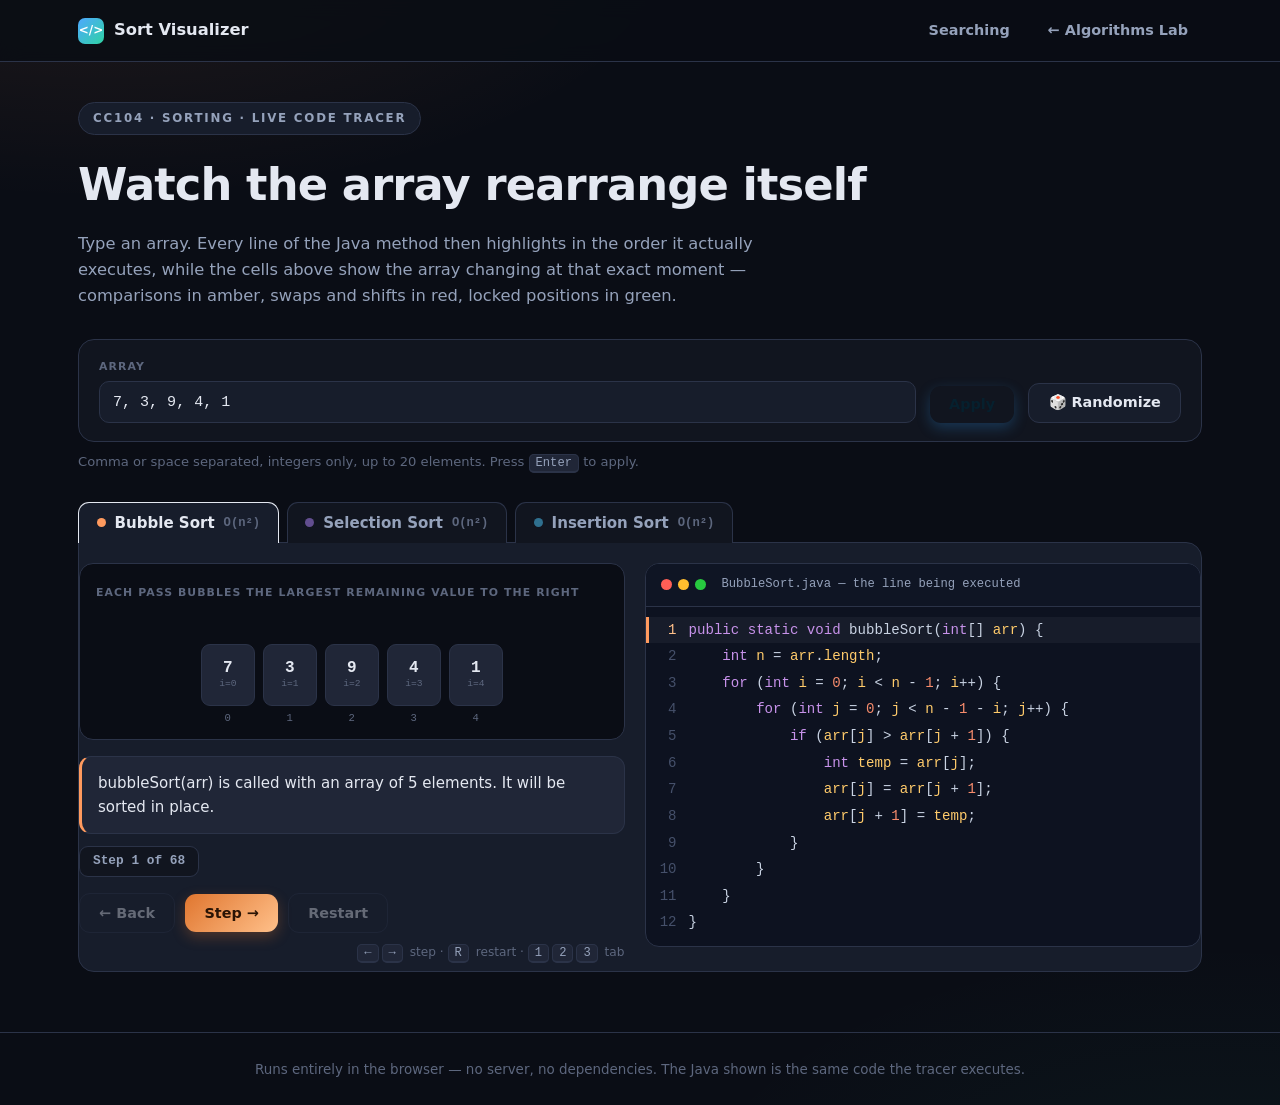
==== sort.html @ 5dcaba8c "first commit" ====
<!DOCTYPE html>
<html lang="en">
<head>
<meta charset="UTF-8">
<meta name="viewport" content="width=device-width, initial-scale=1.0">
<title>Sort Visualizer — Bubble, Selection &amp; Insertion, line by line</title>
<link rel="stylesheet" href="styles.css">
</head>
<body>

<header class="site-head">
  <nav class="nav">
    <span class="brand"><span class="logo">&lt;/&gt;</span> Sort Visualizer</span>
    <a class="navlink" href="index.html">Searching</a>
    <a class="navlink" href="../Searching/index.html">&larr; Algorithms Lab</a>
  </nav>
</header>

<main class="wrap">

  <section class="hero">
    <span class="eyebrow">CC104 &middot; Sorting &middot; Live code tracer</span>
    <h1>Watch the array rearrange itself</h1>
    <p class="sub">Type an array. Every line of the Java method then highlights in the order it actually
      executes, while the cells above show the array changing at that exact moment — comparisons in amber,
      swaps and shifts in red, locked positions in green.</p>
  </section>

  <!-- Shared data. Applies to whichever tab is open. -->
  <section class="settings" aria-label="Array to sort">
    <div class="fld grow">
      <label for="arrInput">Array</label>
      <input type="text" id="arrInput" value="7, 3, 9, 4, 1" spellcheck="false" autocomplete="off"
             placeholder="7, 3, 9, 4, 1">
    </div>
    <button class="btn primary" id="applyBtn">Apply</button>
    <button class="btn ghost" id="randomBtn" title="Fill in a random array of the same length">&#127922; Randomize</button>
  </section>
  <p class="err" id="errMsg" role="alert"></p>
  <p class="hint">Comma or space separated, integers only, up to 20 elements. Press <kbd>Enter</kbd> to apply.</p>

  <nav class="tabs" role="tablist" aria-label="Algorithm">
    <button class="tab active" id="tab-bubble" role="tab" aria-selected="true" aria-controls="pane-bubble" data-algo="bubble">
      <span class="dot bub"></span>Bubble Sort <em>O(n&sup2;)</em>
    </button>
    <button class="tab" id="tab-selection" role="tab" aria-selected="false" aria-controls="pane-selection" data-algo="selection">
      <span class="dot sel"></span>Selection Sort <em>O(n&sup2;)</em>
    </button>
    <button class="tab" id="tab-insertion" role="tab" aria-selected="false" aria-controls="pane-insertion" data-algo="insertion">
      <span class="dot ins"></span>Insertion Sort <em>O(n&sup2;)</em>
    </button>
  </nav>

  <!-- ───────────────────────── Bubble Sort ───────────────────────── -->
  <section class="pane active" id="pane-bubble" data-algo="bubble" role="tabpanel" aria-labelledby="tab-bubble">
    <div class="pane-body">
      <div class="left">
        <div class="stage">
          <span class="stage-label">Each pass bubbles the largest remaining value to the right</span>
          <div class="mk" data-role="markers"></div>
          <div class="cells" data-role="cells"></div>
          <div class="ix" data-role="indices"></div>
        </div>

        <div class="narration" data-role="narration">
          <span class="narr-text" data-role="narrtext"></span>
          <span class="var-chip" data-role="varchip" hidden></span>
        </div>

        <div class="progress">
          <span class="pill" data-role="stepcount">Step 0 of 0</span>
        </div>

        <div class="controls">
          <button class="btn ghost" data-role="back">&larr; Back</button>
          <button class="btn primary" data-role="step">Step &rarr;</button>
          <button class="btn ghost" data-role="restart">Restart</button>
          <span class="keys"><kbd>&larr;</kbd><kbd>&rarr;</kbd> step &middot; <kbd>R</kbd> restart &middot; <kbd>1</kbd><kbd>2</kbd><kbd>3</kbd> tab</span>
        </div>
      </div>

      <div class="right">
        <div class="code">
          <div class="code-head">
            <span class="dots"><span></span><span></span><span></span></span>
            <span class="fname">BubbleSort.java &mdash; the line being executed</span>
          </div>
          <div class="code-body" data-role="code"></div>
        </div>
      </div>
    </div>
  </section>

  <!-- ───────────────────────── Selection Sort ───────────────────────── -->
  <section class="pane" id="pane-selection" data-algo="selection" role="tabpanel" aria-labelledby="tab-selection" hidden>
    <div class="pane-body">
      <div class="left">
        <div class="stage">
          <span class="stage-label">Each pass finds the smallest remaining value and moves it left</span>
          <div class="mk" data-role="markers"></div>
          <div class="cells" data-role="cells"></div>
          <div class="ix" data-role="indices"></div>
        </div>

        <div class="narration" data-role="narration">
          <span class="narr-text" data-role="narrtext"></span>
          <span class="var-chip" data-role="varchip" hidden></span>
        </div>

        <div class="progress">
          <span class="pill" data-role="stepcount">Step 0 of 0</span>
        </div>

        <div class="controls">
          <button class="btn ghost" data-role="back">&larr; Back</button>
          <button class="btn primary" data-role="step">Step &rarr;</button>
          <button class="btn ghost" data-role="restart">Restart</button>
          <span class="keys"><kbd>&larr;</kbd><kbd>&rarr;</kbd> step &middot; <kbd>R</kbd> restart &middot; <kbd>1</kbd><kbd>2</kbd><kbd>3</kbd> tab</span>
        </div>
      </div>

      <div class="right">
        <div class="code">
          <div class="code-head">
            <span class="dots"><span></span><span></span><span></span></span>
            <span class="fname">SelectionSort.java &mdash; the line being executed</span>
          </div>
          <div class="code-body" data-role="code"></div>
        </div>
      </div>
    </div>
  </section>

  <!-- ───────────────────────── Insertion Sort ───────────────────────── -->
  <section class="pane" id="pane-insertion" data-algo="insertion" role="tabpanel" aria-labelledby="tab-insertion" hidden>
    <div class="pane-body">
      <div class="left">
        <div class="stage">
          <span class="stage-label">Each new value slides left into the sorted prefix</span>
          <div class="mk" data-role="markers"></div>
          <div class="cells" data-role="cells"></div>
          <div class="ix" data-role="indices"></div>
        </div>

        <div class="narration" data-role="narration">
          <span class="narr-text" data-role="narrtext"></span>
          <span class="var-chip" data-role="varchip" hidden></span>
        </div>

        <div class="progress">
          <span class="pill" data-role="stepcount">Step 0 of 0</span>
        </div>

        <div class="controls">
          <button class="btn ghost" data-role="back">&larr; Back</button>
          <button class="btn primary" data-role="step">Step &rarr;</button>
          <button class="btn ghost" data-role="restart">Restart</button>
          <span class="keys"><kbd>&larr;</kbd><kbd>&rarr;</kbd> step &middot; <kbd>R</kbd> restart &middot; <kbd>1</kbd><kbd>2</kbd><kbd>3</kbd> tab</span>
        </div>
      </div>

      <div class="right">
        <div class="code">
          <div class="code-head">
            <span class="dots"><span></span><span></span><span></span></span>
            <span class="fname">InsertionSort.java &mdash; the line being executed</span>
          </div>
          <div class="code-body" data-role="code"></div>
        </div>
      </div>
    </div>
  </section>

</main>

<footer>
  Runs entirely in the browser &mdash; no server, no dependencies. The Java shown is the same code the tracer executes.
</footer>

<script src="sort.js"></script>
</body>
</html>
---- styles.css ----
/* ============================================================
   Search Visualizer — Linear & Binary, line by line
   Tokens are ported from ../Searching/*.html so this page reads
   as part of the same Algorithms Lab family.
   ============================================================ */

:root{
  --bg:#0a0d15;--surface:#11151f;--surface2:#171d2b;--surface3:#202637;--border:#2b3348;
  --text:#e4e8f1;--muted:#95a2bb;--dim:#5d677e;
  --lin:#4ea8ff;--lin2:#7fd4ff;--lin-soft:rgba(78,168,255,.14);
  --bin:#2fd3a4;--bin2:#3fd69b;--bin-soft:rgba(47,211,164,.14);
  --bub:#ff9a5e;--bub2:#ffc08a;--bub-soft:rgba(255,154,94,.16);
  --sel:#b388ff;--sel2:#d0b3ff;--sel-soft:rgba(179,136,255,.16);
  --ins:#4ecbff;--ins2:#8fe0ff;--ins-soft:rgba(78,203,255,.16);
  --good:#3fd68a;--good-soft:rgba(63,214,138,.18);
  --danger:#ff5d6c;--warn:#ffb15e;
  --amber:#ffb15e;--pink:#ff7b8c;

  --cell-w:54px;--gap:8px;
}

*{box-sizing:border-box;margin:0;padding:0}
html{scroll-behavior:smooth}
body{
  background:
    radial-gradient(1000px 480px at 8% -8%, var(--pane-accent-soft, rgba(78,168,255,.10)), transparent 60%),
    radial-gradient(900px 460px at 95% 110%, rgba(47,211,164,.05), transparent 60%),
    var(--bg);
  color:var(--text);
  font-family:system-ui,-apple-system,'Segoe UI',Roboto,Helvetica,Arial,sans-serif;
  line-height:1.6;-webkit-font-smoothing:antialiased;min-height:100vh;
}
::selection{background:rgba(78,168,255,.32)}
a{color:var(--lin2);text-decoration:none}
a:hover{text-decoration:underline}
code,.mono,kbd{font-family:ui-monospace,Consolas,'Cascadia Mono',monospace}

/* Per-pane accent */
.pane[data-algo="linear"]{--acc:var(--lin);--acc2:var(--lin2);--acc-soft:var(--lin-soft);--pane-accent-soft:rgba(78,168,255,.10)}
.pane[data-algo="binary"]{--acc:var(--bin);--acc2:var(--bin2);--acc-soft:var(--bin-soft);--pane-accent-soft:rgba(47,211,164,.10)}
.pane[data-algo="bubble"]{--acc:var(--bub);--acc2:var(--bub2);--acc-soft:var(--bub-soft);--pane-accent-soft:rgba(255,154,94,.10)}
.pane[data-algo="selection"]{--acc:var(--sel);--acc2:var(--sel2);--acc-soft:var(--sel-soft);--pane-accent-soft:rgba(179,136,255,.10)}
.pane[data-algo="insertion"]{--acc:var(--ins);--acc2:var(--ins2);--acc-soft:var(--ins-soft);--pane-accent-soft:rgba(78,203,255,.10)}

/* ---------- header ---------- */
.site-head{position:sticky;top:0;z-index:60;background:rgba(10,13,21,.85);backdrop-filter:blur(10px);border-bottom:1px solid var(--border)}
.nav{max-width:1180px;margin:0 auto;display:flex;align-items:center;gap:10px;padding:11px clamp(16px,4vw,28px)}
.brand{display:flex;align-items:center;gap:10px;font-weight:800;font-size:1.02rem;margin-right:auto}
.brand .logo{width:26px;height:26px;border-radius:7px;background:linear-gradient(135deg,var(--lin),var(--bin));display:flex;align-items:center;justify-content:center;font-size:12px;font-weight:800;color:#fff}
.navlink{color:var(--muted);font-weight:600;font-size:.9rem;padding:7px 13px;border-radius:9px;border:1px solid transparent}
.navlink:hover{color:var(--text);background:var(--surface2);text-decoration:none}

.wrap{max-width:1180px;margin:0 auto;padding:0 clamp(16px,4vw,28px)}

.hero{padding:40px 0 4px}
.hero .eyebrow{display:inline-block;font-size:.74rem;font-weight:800;letter-spacing:.15em;text-transform:uppercase;color:var(--muted);border:1px solid var(--border);background:var(--surface2);border-radius:999px;padding:6px 14px}
.hero h1{font-size:clamp(1.9rem,4.5vw,2.8rem);font-weight:900;letter-spacing:-.02em;margin-top:14px}
.hero .sub{color:var(--muted);font-size:1.02rem;margin-top:10px;max-width:720px}

/* ---------- settings ---------- */
.settings{display:flex;gap:14px;flex-wrap:wrap;align-items:flex-end;margin-top:26px;padding:18px 20px;background:var(--surface);border:1px solid var(--border);border-radius:16px}
.fld{display:flex;flex-direction:column;gap:6px}
.fld.grow{flex:1 1 340px;min-width:0}
.fld.target{flex:0 0 120px}
.fld label{font-size:.68rem;font-weight:800;letter-spacing:.1em;text-transform:uppercase;color:var(--dim)}
.fld input{background:var(--surface2);border:1px solid var(--border);color:var(--text);border-radius:10px;padding:11px 13px;font-family:ui-monospace,Consolas,monospace;font-size:.94rem;outline:none;transition:border-color .15s,box-shadow .15s;width:100%}
.fld input:focus{border-color:var(--lin);box-shadow:0 0 0 3px rgba(78,168,255,.13)}
.fld.target input:focus{border-color:var(--bin);box-shadow:0 0 0 3px rgba(47,211,164,.13)}

.err{margin-top:12px;padding:11px 14px;border-radius:10px;background:rgba(255,93,108,.09);border:1px solid rgba(255,93,108,.34);color:#ff9aa4;font-size:.88rem;display:none}
.err.show{display:block}
.hint{margin-top:9px;color:var(--dim);font-size:.82rem}
kbd{background:var(--surface3);border:1px solid var(--border);border-bottom-width:2px;border-radius:5px;padding:1px 6px;font-size:.76rem;color:var(--muted)}

/* ---------- buttons ---------- */
.btn{border:0;cursor:pointer;font-family:inherit;font-weight:700;font-size:.9rem;padding:.68rem 1.2rem;border-radius:11px;transition:transform .15s,box-shadow .15s,filter .15s;display:inline-flex;align-items:center;gap:8px;white-space:nowrap}
.btn:active{transform:translateY(1px)}
.btn.primary{background:linear-gradient(135deg,#2f8fe0,var(--acc2));color:#06202e;box-shadow:0 5px 14px rgba(47,143,224,.28)}
.pane[data-algo="binary"] .btn.primary{color:#04261c;box-shadow:0 5px 14px rgba(23,185,139,.28)}
.pane[data-algo="bubble"] .btn.primary{background:linear-gradient(135deg,#e0762f,var(--bub2));color:#2a1405;box-shadow:0 5px 14px rgba(224,118,47,.28)}
.pane[data-algo="selection"] .btn.primary{background:linear-gradient(135deg,#7c4fd6,var(--sel2));color:#170a2c;box-shadow:0 5px 14px rgba(124,79,214,.28)}
.pane[data-algo="insertion"] .btn.primary{background:linear-gradient(135deg,#2f9fe0,var(--ins2));color:#06202e;box-shadow:0 5px 14px rgba(47,159,224,.28)}
.btn.ghost{background:var(--surface2);border:1px solid var(--border);color:var(--text)}
.btn.ghost:hover{border-color:var(--acc);color:var(--acc2)}
.btn.sm{padding:.44rem .8rem;font-size:.8rem;border-radius:9px}
.btn:disabled{opacity:.38;cursor:not-allowed;transform:none}

/* ---------- tabs ---------- */
.tabs{display:flex;gap:8px;margin:28px 0 0;flex-wrap:wrap}
.tab{display:inline-flex;align-items:center;gap:9px;cursor:pointer;font-family:inherit;font-weight:700;font-size:.94rem;padding:.7rem 1.1rem;border-radius:11px 11px 0 0;background:var(--surface);border:1px solid var(--border);border-bottom:none;color:var(--muted);transition:color .15s,background .15s}
.tab:hover{color:var(--text)}
.tab.active{background:var(--surface2);color:var(--text);border-color:var(--acc)}
.tab .dot{width:9px;height:9px;border-radius:50%;background:currentColor;opacity:.5}
.tab.active .dot{opacity:1}
.tab .dot.lin{color:var(--lin)}
.tab .dot.bin{color:var(--bin)}
.tab .dot.bub{color:var(--bub)}
.tab .dot.sel{color:var(--sel)}
.tab .dot.ins{color:var(--ins)}
.tab em{font-style:normal;font-size:.76rem;color:var(--dim);font-weight:700;font-family:ui-monospace,Consolas,monospace}

/* ---------- pane ---------- */
.pane{margin-top:-1px;padding:20px 0 8px;background:var(--surface2);border:1px solid var(--border);border-radius:0 16px 16px 16px}
.pane.hidden{display:none}

.preset-row{display:flex;align-items:center;gap:9px;flex-wrap:wrap;margin-bottom:16px}
.preset-row .lbl{font-size:.68rem;font-weight:800;letter-spacing:.1em;text-transform:uppercase;color:var(--dim);margin-right:2px}

.pane-body{display:grid;grid-template-columns:minmax(0,1fr) minmax(0,1.02fr);gap:20px;align-items:start}
@media(max-width:920px){.pane-body{grid-template-columns:1fr}}

/* ---------- array stage ---------- */
.stage{padding:20px 16px 16px;background:var(--bg);border:1px solid var(--border);border-radius:14px;overflow-x:auto}
.stage-label{display:block;font-size:.68rem;font-weight:800;letter-spacing:.1em;text-transform:uppercase;color:var(--dim);margin-bottom:18px}
.stage-label b{color:var(--acc2)}
.mk,.cells,.ix{display:flex;gap:var(--gap);width:max-content;margin:0 auto}
.mk{height:18px;margin-bottom:6px}
.ix{margin-top:7px}
.mk .slot,.ix span{width:var(--cell-w);flex:0 0 var(--cell-w)}
.mk .slot{display:flex;align-items:center;justify-content:center;gap:4px}
.mk .slot b{font:800 .68rem/1 ui-monospace,Consolas,monospace;letter-spacing:.04em}
.mk .m-i,.mk .m-l{color:var(--acc2)}
.mk .m-m{color:var(--amber)}
.mk .m-h{color:var(--pink)}
.mk .m-j{color:var(--acc2)}
.mk .m-j2{color:var(--amber)}
.mk .m-min{color:var(--amber)}
.mk .m-key{color:var(--pink)}
.ix span{display:block;text-align:center;font:.66rem/1 ui-monospace,Consolas,monospace;color:var(--dim)}

.cell{width:var(--cell-w);flex:0 0 var(--cell-w);height:62px;display:flex;flex-direction:column;align-items:center;justify-content:center;gap:3px;
  background:var(--surface3);border:1.5px solid var(--border);border-radius:9px;transition:background .18s,border-color .18s,opacity .18s,transform .18s}
.cell b{font:700 1rem/1 ui-monospace,Consolas,monospace}
.cell small{font:.6rem/1 ui-monospace,Consolas,monospace;color:var(--dim)}
.cell.cur{border-color:var(--acc);background:var(--acc-soft);box-shadow:0 0 0 3px rgba(255,255,255,.05) inset;transform:translateY(-3px)}
.cell.cur b{color:var(--acc2)}
.cell.elim{opacity:.3;border-color:var(--border)}
.cell.found{border-color:var(--good);background:var(--good-soft);box-shadow:0 0 0 3px rgba(63,214,138,.12) inset}
.cell.found b{color:#b7f3d8}
.cell.sorted{border-color:var(--good);background:var(--good-soft)}
.cell.sorted b{color:#b7f3d8}
.cell.region{border-color:rgba(78,168,255,.34);background:rgba(78,168,255,.07)}
.cell.region b{color:#cde8ff}
.cell.compare{border-color:var(--amber);background:rgba(255,177,94,.16);box-shadow:0 0 0 3px rgba(255,177,94,.12) inset;transform:translateY(-3px)}
.cell.compare b{color:#ffd39a}
.cell.swap{border-color:var(--danger);background:rgba(255,93,108,.16);box-shadow:0 0 0 3px rgba(255,93,108,.12) inset;transform:translateY(-3px)}
.cell.swap b{color:#ffb0b8}
.cell.min{border-color:var(--amber);background:rgba(255,177,94,.10)}
.cell.min b{color:#ffd39a}

/* ---------- narration + progress ---------- */
.narration{margin-top:16px;padding:14px 16px;min-height:66px;display:flex;align-items:center;gap:12px;
  background:var(--surface3);border:1px solid var(--border);border-left:3px solid var(--acc);border-radius:12px;
  font-size:.94rem;color:var(--text)}
.narration .narr-text{flex:1 1 auto;min-width:0}
.var-chip{flex:0 0 auto;align-self:center;font:800 .82rem/1 ui-monospace,Consolas,monospace;
  background:rgba(255,123,140,.14);border:1px solid rgba(255,123,140,.5);color:#ffb0b8;
  border-radius:999px;padding:8px 14px}
.var-chip[hidden]{display:none}
.progress{display:flex;gap:10px;flex-wrap:wrap;margin-top:12px}
.pill{font:700 .8rem/1 ui-monospace,Consolas,monospace;color:var(--muted);background:var(--surface);border:1px solid var(--border);border-radius:9px;padding:8px 13px}

.controls{display:flex;gap:10px;flex-wrap:wrap;align-items:center;margin-top:16px}
.keys{margin-left:auto;font-size:.76rem;color:var(--dim)}
.keys kbd{margin-right:3px}

/* ---------- code panel ---------- */
.code{background:#0d1220;border:1px solid var(--border);border-radius:14px;overflow:hidden;position:sticky;top:74px}
.code-head{display:flex;align-items:center;gap:4px;padding:11px 15px;border-bottom:1px solid var(--border);background:#0f1524}
.code-head .dots{display:flex;gap:6px;margin-right:12px}
.code-head .dots span{width:11px;height:11px;border-radius:50%;display:inline-block}
.code-head .dots span:nth-child(1){background:#ff5f56}
.code-head .dots span:nth-child(2){background:#ffbd2e}
.code-head .dots span:nth-child(3){background:#27c93f}
.code-head .fname{font-family:ui-monospace,Consolas,monospace;font-size:.76rem;color:var(--muted)}
.code-body{padding:10px 0}

.code-line{display:grid;grid-template-columns:40px 1fr;font:400 .88rem/1.75 ui-monospace,Consolas,monospace;
  padding:1px 14px 1px 0;border-left:3px solid transparent;color:#c9d3e3;transition:background .18s,border-color .18s}
.code-line .ln{color:#45506a;text-align:right;padding-right:12px;user-select:none}
.code-line .src{white-space:pre;overflow-x:auto}
.code-line.blank .src{color:#45506a}
.code-line.active{background:rgba(255,255,255,.045);border-left-color:var(--acc)}
.code-line.active .ln{color:var(--acc2)}
.code-line.seen{opacity:.42}
.code-line.seen.active{opacity:1}

.c{color:#7f8ea3;font-style:italic}
.k{color:#c792ea}
.v{color:#ffcb6b}
.n{color:#f78c6c}
.s{color:#c3e88d}

footer{border-top:1px solid var(--border);padding:26px clamp(16px,4vw,28px);color:var(--dim);font-size:.84rem;text-align:center;margin-top:60px}

@media(prefers-reduced-motion:reduce){*,*::before,*::after{animation:none!important;transition:none!important}}
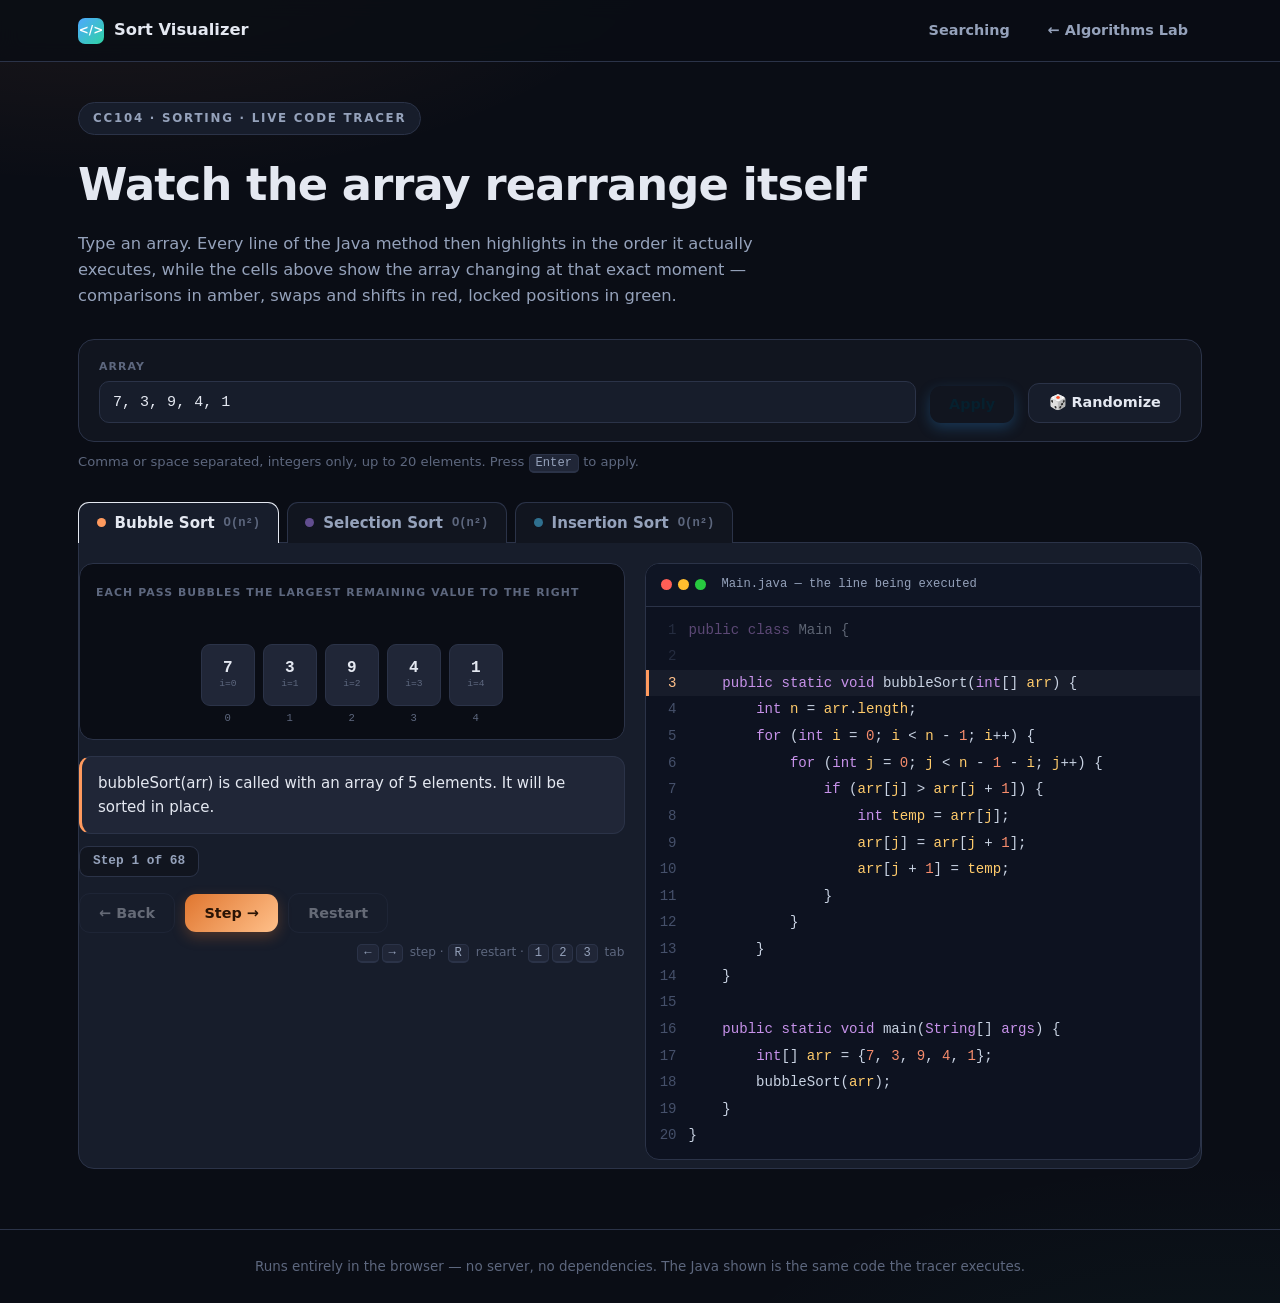
==== commit 28298338: "added sort" ====
--- a/sort.html
+++ b/sort.html
@@ -83,7 +83,7 @@
         <div class="code">
           <div class="code-head">
             <span class="dots"><span></span><span></span><span></span></span>
-            <span class="fname">BubbleSort.java &mdash; the line being executed</span>
+            <span class="fname">Main.java &mdash; the line being executed</span>
           </div>
           <div class="code-body" data-role="code"></div>
         </div>
@@ -123,7 +123,7 @@
         <div class="code">
           <div class="code-head">
             <span class="dots"><span></span><span></span><span></span></span>
-            <span class="fname">SelectionSort.java &mdash; the line being executed</span>
+            <span class="fname">Main.java &mdash; the line being executed</span>
           </div>
           <div class="code-body" data-role="code"></div>
         </div>
@@ -163,7 +163,7 @@
         <div class="code">
           <div class="code-head">
             <span class="dots"><span></span><span></span><span></span></span>
-            <span class="fname">InsertionSort.java &mdash; the line being executed</span>
+            <span class="fname">Main.java &mdash; the line being executed</span>
           </div>
           <div class="code-body" data-role="code"></div>
         </div>
